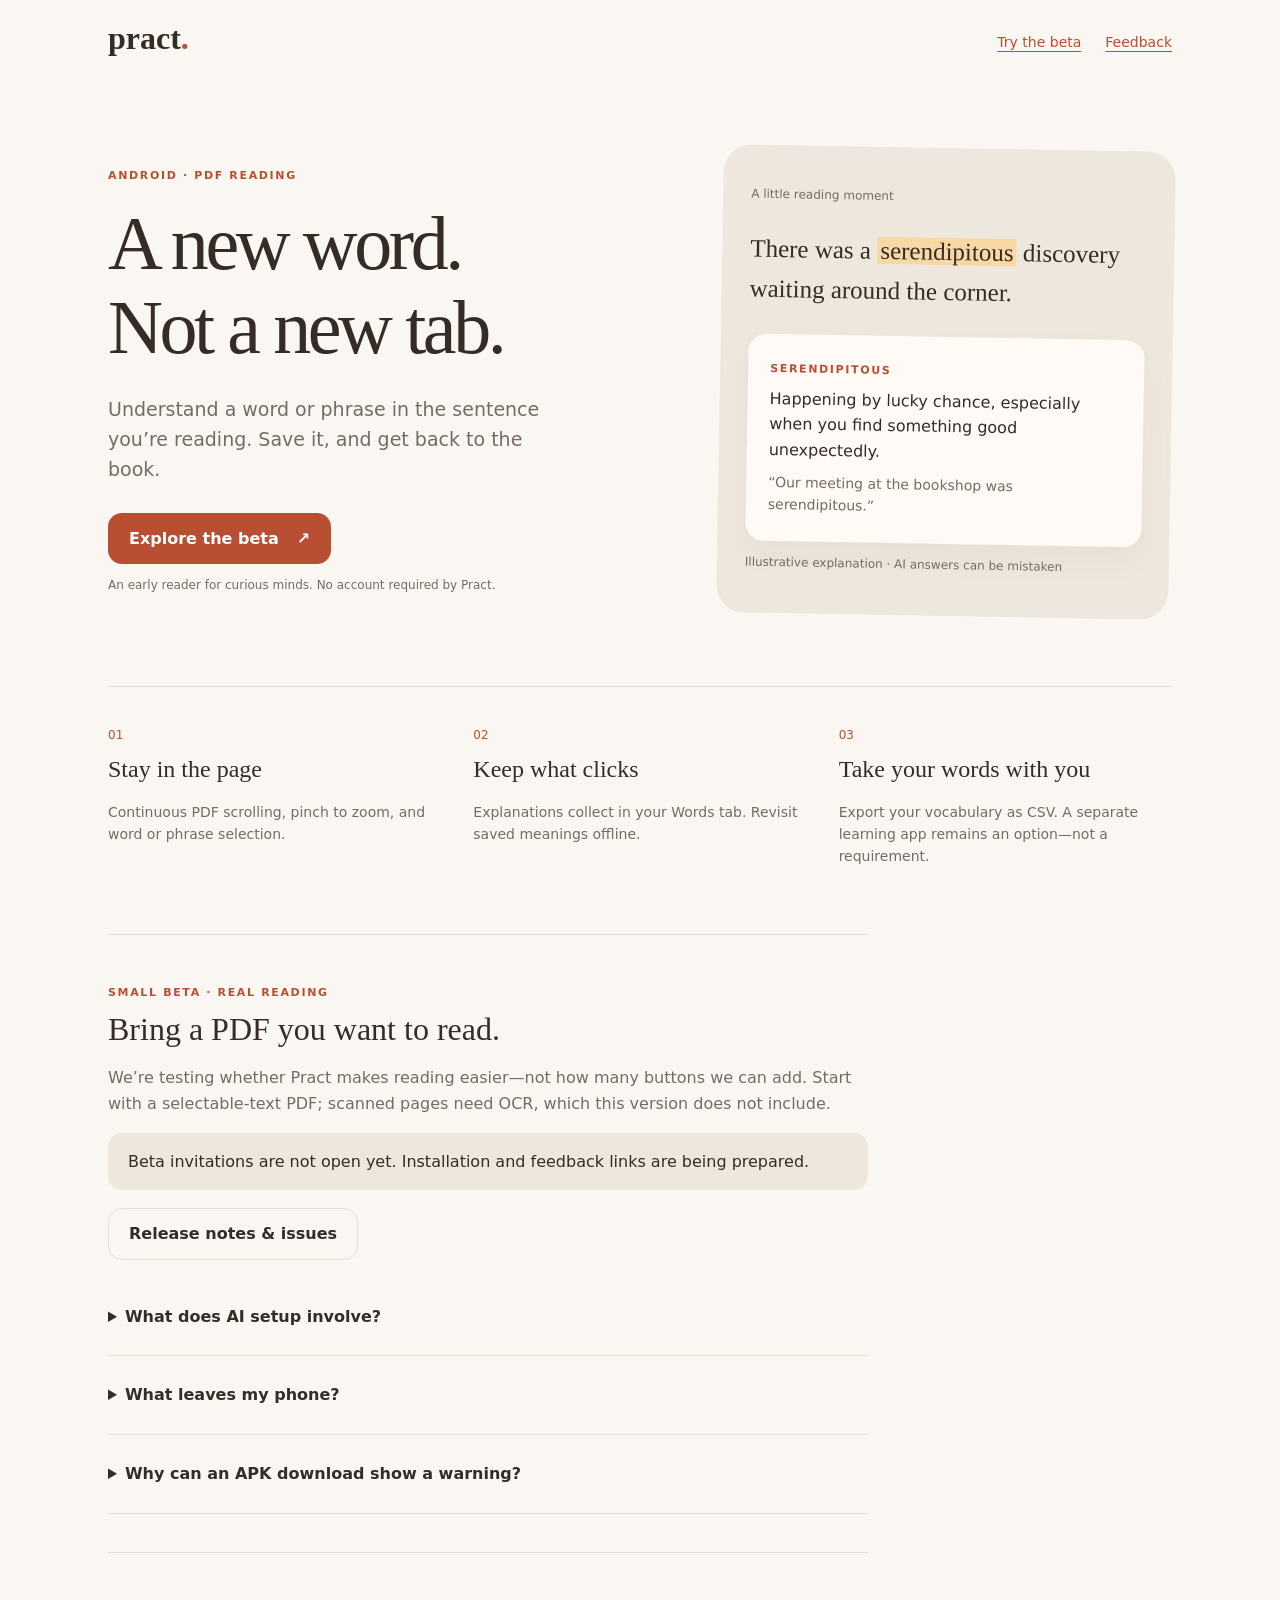
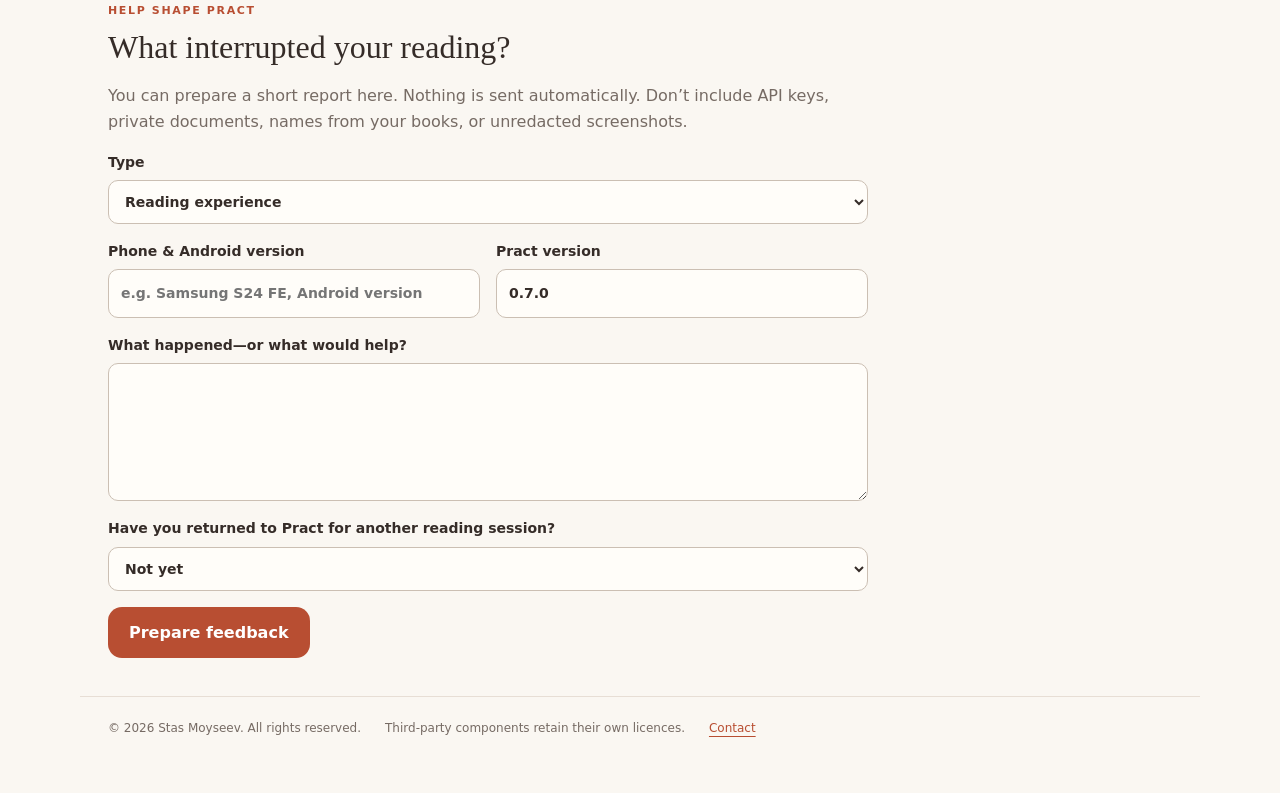
==== index.html @ 1938677b "Add Pract beta landing page and safe feedback channels" ====
<!doctype html>
<html lang="en">
<head>
  <meta charset="utf-8">
  <meta name="viewport" content="width=device-width,initial-scale=1">
  <meta name="description" content="Pract is an experimental Android PDF reader with contextual word and phrase explanations, saved vocabulary, and export.">
  <meta http-equiv="Content-Security-Policy" content="default-src 'self'; script-src 'self'; style-src 'self'; img-src 'self'; connect-src 'none'; object-src 'none'; base-uri 'none'; form-action 'none'">
  <title>Pract — read without interruption</title>
  <link rel="stylesheet" href="site.css">
  <script src="config.js" defer></script>
  <script src="site.js" defer></script>
</head>
<body>
  <header class="top"><a class="brand" href="#">pract<span>.</span></a><nav aria-label="Main"><a href="#beta">Try the beta</a><a href="#feedback">Feedback</a></nav></header>
  <main>
    <section class="hero">
      <div><p class="eyebrow">ANDROID · PDF READING</p><h1>A new word.<br>Not a new tab.</h1><p class="intro">Understand a word or phrase in the sentence you’re reading. Save it, and get back to the book.</p><a class="button" href="#beta">Explore the beta <span aria-hidden="true">↗</span></a><p class="quiet">An early reader for curious minds. No account required by Pract.</p></div>
      <aside class="sample" aria-label="Illustration of a word explanation, not an app screenshot"><p class="sample-label">A little reading moment</p><p class="sample-sentence">There was a <mark>serendipitous</mark> discovery waiting around the corner.</p><div class="definition"><p class="eyebrow">SERENDIPITOUS</p><p>Happening by lucky chance, especially when you find something good unexpectedly.</p><p class="example">“Our meeting at the bookshop was serendipitous.”</p></div><p class="quiet">Illustrative explanation · AI answers can be mistaken</p></aside>
    </section>
    <section class="features" aria-label="Current features"><article><span>01</span><h2>Stay in the page</h2><p>Continuous PDF scrolling, pinch to zoom, and word or phrase selection.</p></article><article><span>02</span><h2>Keep what clicks</h2><p>Explanations collect in your Words tab. Revisit saved meanings offline.</p></article><article><span>03</span><h2>Take your words with you</h2><p>Export your vocabulary as CSV. A separate learning app remains an option—not a requirement.</p></article></section>
    <section id="beta" class="panel"><p class="eyebrow">SMALL BETA · REAL READING</p><h2>Bring a PDF you want to read.</h2><p>We’re testing whether Pract makes reading easier—not how many buttons we can add. Start with a selectable-text PDF; scanned pages need OCR, which this version does not include.</p><div id="launch-status" class="notice" role="status">Beta invitations are not open yet. Installation and feedback links are being prepared.</div><div class="actions"><a id="install-link" class="button" hidden>Install the Android beta</a><a id="repo-link" class="secondary" hidden>Release notes &amp; issues</a></div>
      <details><summary>What does AI setup involve?</summary><p>The first beta uses your own Gemini API key, entered once in the app. Pract encrypts it on your device. Do not send your key to us or post it in feedback.</p><ol><li>Visit <a href="https://aistudio.google.com/" target="_blank" rel="noopener noreferrer">Google AI Studio</a> and review its terms and availability for your region.</li><li>Use a free-tier project with billing disabled if you want no paid API usage. Verify this in your own Google account; Pract cannot enforce it.</li><li>Create a key and paste only the key into Pract’s AI settings.</li><li>Select a word or short phrase in a PDF to request a meaning and example.</li></ol><p>Google’s current terms restrict access by under-18s and require paid services for applications serving users in the EEA, Switzerland, or UK. This initial free-key beta is intended for adults in supported regions outside those areas; we will review eligibility before invitations. Limits and terms can change. <a href="https://ai.google.dev/gemini-api/terms" target="_blank" rel="noopener noreferrer">Read provider terms</a>.</p></details>
      <details><summary>What leaves my phone?</summary><p>During an AI lookup, the selected word or phrase and up to 500 characters of surrounding text go directly to Google’s Gemini service. Pract does not upload the entire PDF. Free-tier inputs and outputs may be used to improve Google’s products. Don’t use confidential documents for this beta.</p><p>Book references, reading positions, saved words, and reading statistics remain in app storage on your device. Uninstalling or clearing app data can lose them; export your words first. There is no automatic cloud backup in this version.</p><p>This landing page has no analytics, trackers, or submission backend. Hosting providers and linked services may process connection data under their own policies. Feedback is submitted only if you explicitly send it through a configured channel.</p></details>
      <details><summary>Why can an APK download show a warning?</summary><p>An APK installed outside Google Play may trigger browser and Android warnings. That is not proof of safety or malware. Verify the official source, version, and checksum; never disable Play Protect or broadly weaken your phone’s security. We prefer Play testing for the public beta. Current development APKs are not yet the public beta release.</p></details>
    </section>
    <section id="feedback" class="panel feedback"><p class="eyebrow">HELP SHAPE PRACT</p><h2>What interrupted your reading?</h2><p>You can prepare a short report here. Nothing is sent automatically. Don’t include API keys, private documents, names from your books, or unredacted screenshots.</p><form id="feedback-form"><label>Type<select id="report-type"><option>Reading experience</option><option>Bug report</option><option>Feature idea</option></select></label><div class="fields"><label>Phone &amp; Android version<input id="device" maxlength="120" placeholder="e.g. Samsung S24 FE, Android version"></label><label>Pract version<input id="version" maxlength="30" value="0.7.0"></label></div><label>What happened—or what would help?<textarea id="message" maxlength="3000" rows="5" required></textarea></label><label>Have you returned to Pract for another reading session?<select id="returned"><option>Not yet</option><option>Yes</option><option>No—I went back to another reader</option></select></label><button class="button" type="submit">Prepare feedback</button></form><div id="report-panel" hidden><label>Your report<textarea id="report" rows="10" readonly></textarea></label><div class="actions"><button id="copy-report" class="secondary" type="button">Copy report</button><a id="send-feedback" class="button" hidden>Send privately by email</a><a id="issue-link" class="secondary" hidden>Open GitHub feedback</a></div><p id="feedback-status" class="quiet" role="status">Your report stays on this page until you copy or send it.</p><p class="quiet">GitHub issues are public. Review your report before posting; an email channel is preferable for personal details.</p></div></section>
  </main>
  <footer><span>© 2026 Stas Moyseev. All rights reserved.</span><span>Third-party components retain their own licences.</span><a id="contact-link" hidden>Contact</a></footer>
</body></html>
---- site.css ----
:root{color-scheme:light;--paper:#faf7f2;--ink:#352c28;--muted:#766b64;--coral:#b84e32;--line:#e7ded5}*{box-sizing:border-box}html{scroll-behavior:smooth;scroll-padding-top:24px}body{margin:0;background:var(--paper);color:var(--ink);font:16px/1.6 system-ui,sans-serif}a{color:var(--coral);text-underline-offset:4px}button,input,select,textarea{font:inherit}button,a,input,select,textarea{touch-action:manipulation}a,button{min-height:44px}a:focus-visible,button:focus-visible,input:focus-visible,select:focus-visible,textarea:focus-visible,summary:focus-visible{outline:3px solid #8559ad;outline-offset:4px}[hidden]{display:none!important}.top,main,footer{max-width:1120px;margin:auto;padding-left:28px;padding-right:28px}.top{display:flex;justify-content:space-between;align-items:center;padding-top:20px;gap:16px}.brand{font:700 32px Georgia,serif;text-decoration:none;color:var(--ink)}.brand span{color:var(--coral)}nav{display:flex;gap:24px;flex-wrap:wrap}nav a{display:inline-flex;align-items:center;font-size:14px}.hero{display:grid;grid-template-columns:1.2fr 1fr;gap:70px;align-items:center;padding:84px 0 70px}.eyebrow{font-size:11px;font-weight:700;letter-spacing:.15em;color:var(--coral)}h1,h2{font-family:Georgia,serif;font-weight:400;line-height:1.1}h1{font-size:clamp(44px,6vw,76px);letter-spacing:-.045em;margin:18px 0 24px}h2{font-size:32px;margin:10px 0 18px}.intro{font-size:19px;max-width:470px;color:var(--muted);margin-bottom:28px}.button,.secondary{display:inline-flex;align-items:center;justify-content:center;gap:18px;padding:12px 20px;border-radius:14px;text-decoration:none;cursor:pointer;border:1px solid transparent;font-weight:600}.button{background:var(--coral);color:#fff}.secondary{background:transparent;border-color:var(--line);color:var(--ink)}.quiet{font-size:12px;color:var(--muted)}.sample{border-radius:28px;padding:28px;background:#eee7dd;transform:rotate(1deg)}.sample-label{font-size:12px;color:var(--muted)}.sample-sentence{font:25px/1.6 Georgia,serif}mark{color:var(--ink);background:#f8d8a3;padding:0 3px}.definition{padding:18px 22px;background:#fffaf5;border-radius:18px;box-shadow:0 14px 32px #5138240a}.definition p{margin:8px 0}.example{font-size:14px;color:var(--muted)}.features{display:grid;grid-template-columns:repeat(3,1fr);gap:32px;border-top:1px solid var(--line);padding:34px 0 52px}.features article>span{font-size:12px;color:var(--coral)}.features h2{font-size:24px}.features p{color:var(--muted);font-size:14px}.panel{border-top:1px solid var(--line);padding:38px 0;max-width:760px}.panel>p:not(.eyebrow){color:var(--muted)}.notice{background:#eee7dd;padding:16px 20px;border-radius:14px}.actions{display:flex;flex-wrap:wrap;gap:12px;margin:18px 0}details{padding:16px 0;border-bottom:1px solid var(--line)}summary{cursor:pointer;font-weight:600;min-height:44px;padding:10px 0}details p,details li{font-size:14px;color:var(--muted)}form{display:grid;gap:16px}label{display:grid;gap:7px;font-size:14px;font-weight:600}input,textarea,select{width:100%;min-width:0;background:#fffdf9;border:1px solid #cbbfb3;border-radius:10px;padding:12px;color:var(--ink)}textarea{resize:vertical}.fields{display:grid;grid-template-columns:1fr 1fr;gap:16px}form button{justify-self:start}#report-panel{margin-top:24px}footer{display:flex;flex-wrap:wrap;gap:12px 24px;padding-top:22px;padding-bottom:30px;color:var(--muted);font-size:12px;border-top:1px solid var(--line)}@media(max-width:700px){.top,main,footer{padding-left:20px;padding-right:20px}.hero{grid-template-columns:1fr;gap:32px;padding:42px 0}.sample{transform:none}.features{grid-template-columns:1fr;gap:12px}.features h2{margin-bottom:8px}.fields{grid-template-columns:1fr}nav{gap:12px}h2{font-size:28px}}@media(prefers-reduced-motion:reduce){html{scroll-behavior:auto}}
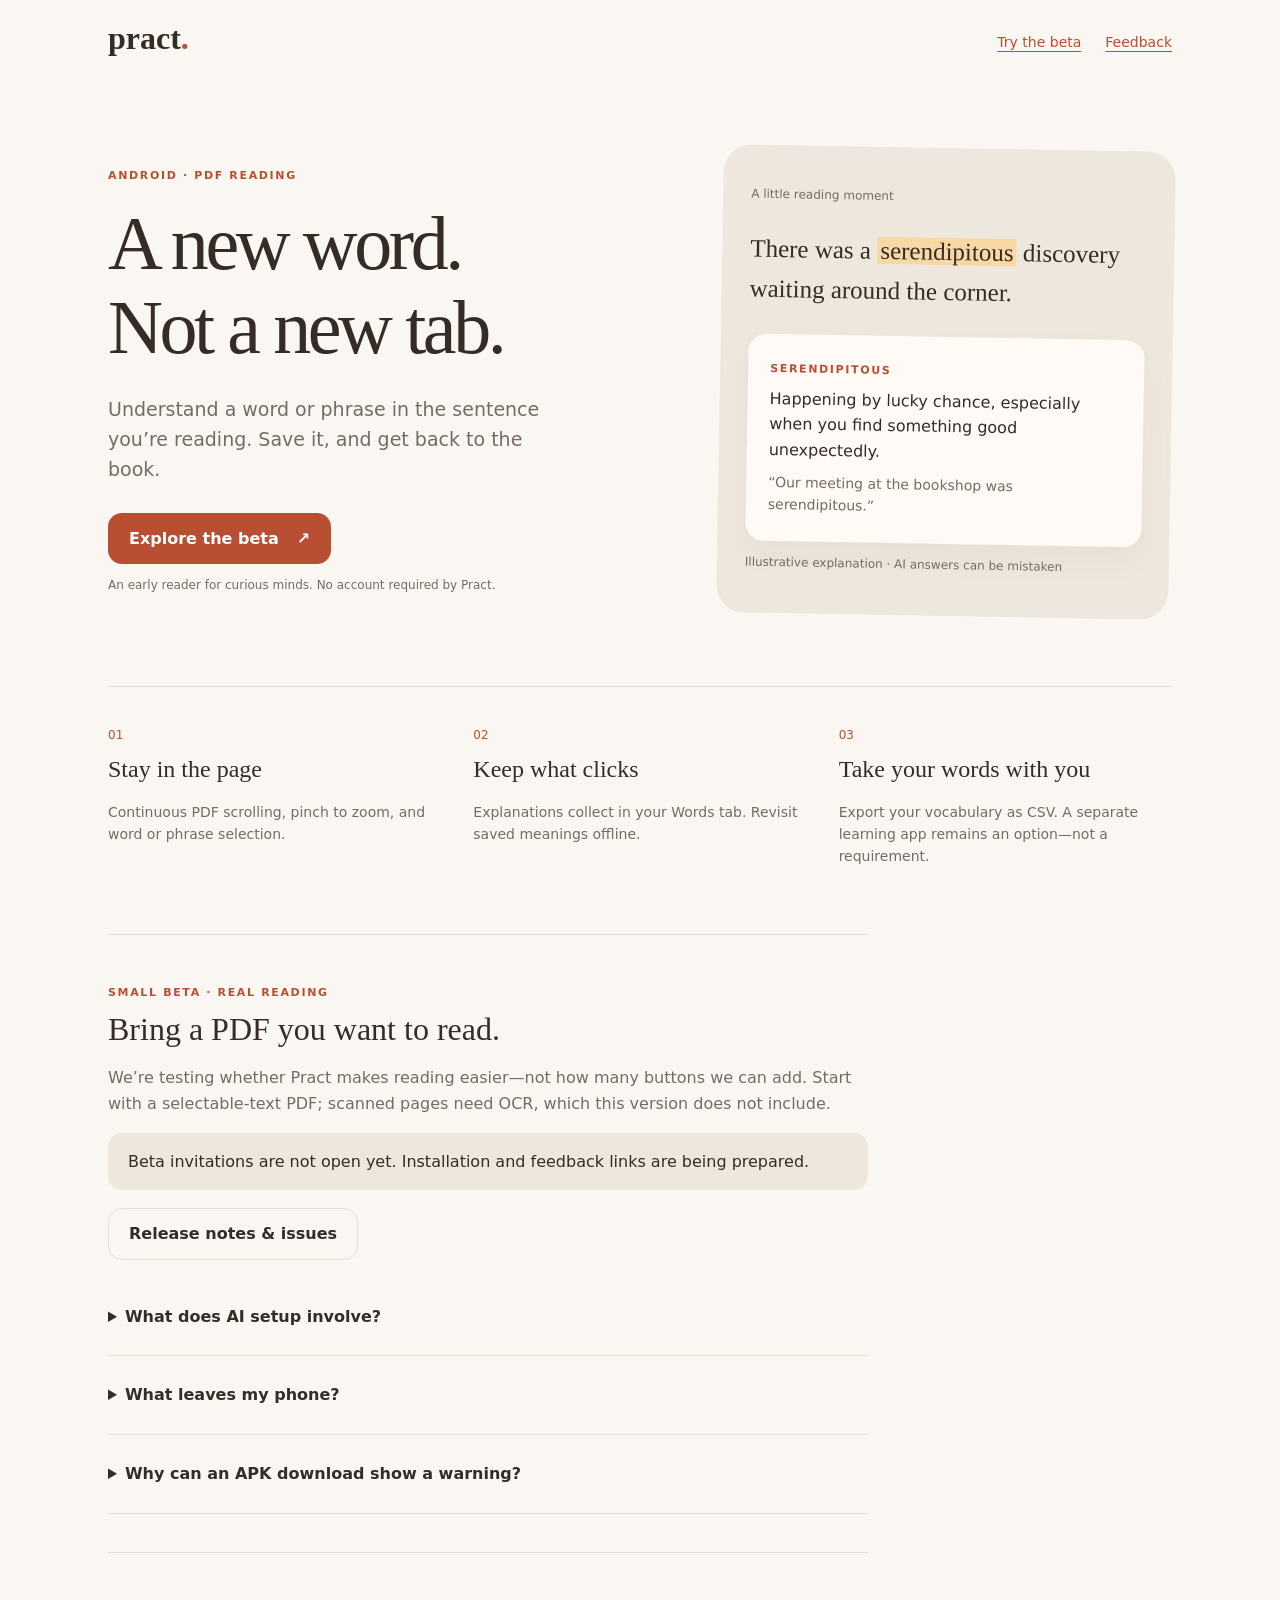
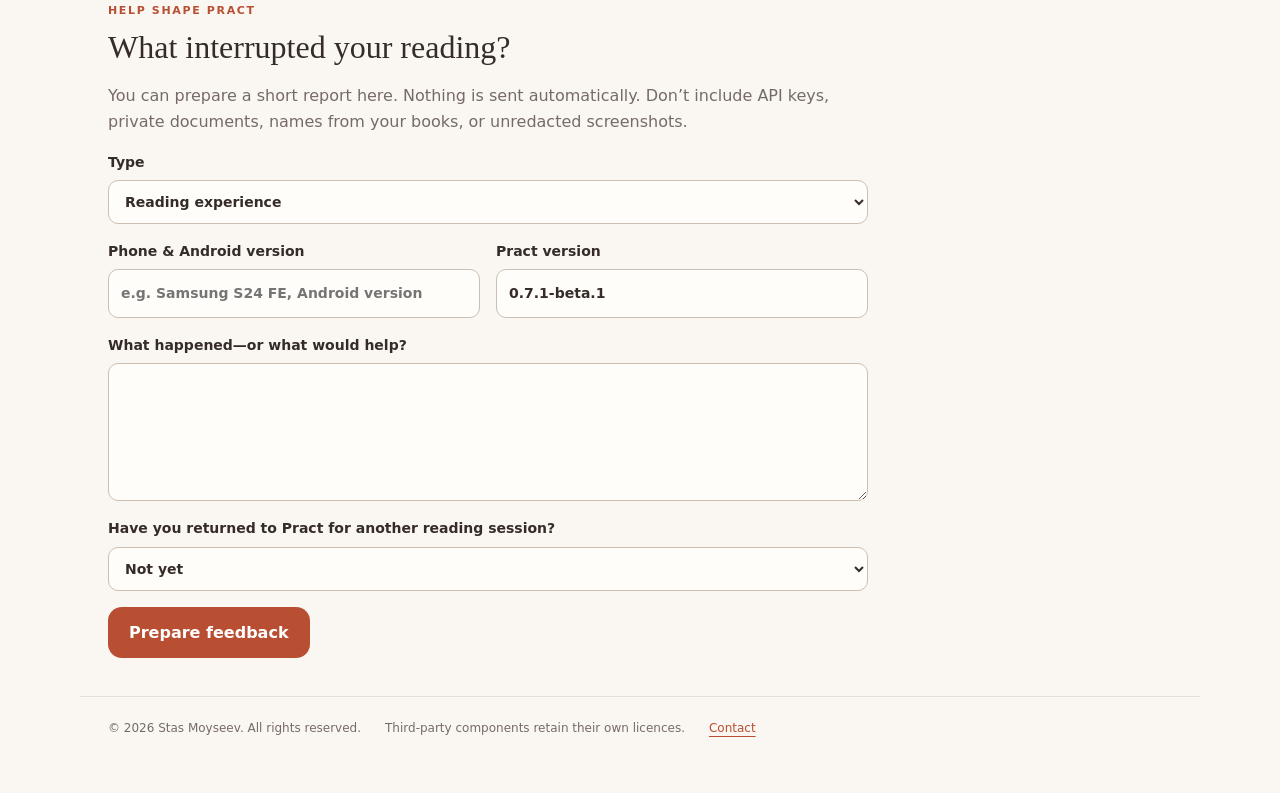
==== commit 3fd46afc: "Prepare signed beta candidate instructions and checksum; keep downloads closed" ====
--- a/index.html
+++ b/index.html
@@ -21,7 +21,7 @@
     <section id="beta" class="panel"><p class="eyebrow">SMALL BETA · REAL READING</p><h2>Bring a PDF you want to read.</h2><p>We’re testing whether Pract makes reading easier—not how many buttons we can add. Start with a selectable-text PDF; scanned pages need OCR, which this version does not include.</p><div id="launch-status" class="notice" role="status">Beta invitations are not open yet. Installation and feedback links are being prepared.</div><div class="actions"><a id="install-link" class="button" hidden>Install the Android beta</a><a id="repo-link" class="secondary" hidden>Release notes &amp; issues</a></div>
       <details><summary>What does AI setup involve?</summary><p>The first beta uses your own Gemini API key, entered once in the app. Pract encrypts it on your device. Do not send your key to us or post it in feedback.</p><ol><li>Visit <a href="https://aistudio.google.com/" target="_blank" rel="noopener noreferrer">Google AI Studio</a> and review its terms and availability for your region.</li><li>Use a free-tier project with billing disabled if you want no paid API usage. Verify this in your own Google account; Pract cannot enforce it.</li><li>Create a key and paste only the key into Pract’s AI settings.</li><li>Select a word or short phrase in a PDF to request a meaning and example.</li></ol><p>Google’s current terms restrict access by under-18s and require paid services for applications serving users in the EEA, Switzerland, or UK. This initial free-key beta is intended for adults in supported regions outside those areas; we will review eligibility before invitations. Limits and terms can change. <a href="https://ai.google.dev/gemini-api/terms" target="_blank" rel="noopener noreferrer">Read provider terms</a>.</p></details>
       <details><summary>What leaves my phone?</summary><p>During an AI lookup, the selected word or phrase and up to 500 characters of surrounding text go directly to Google’s Gemini service. Pract does not upload the entire PDF. Free-tier inputs and outputs may be used to improve Google’s products. Don’t use confidential documents for this beta.</p><p>Book references, reading positions, saved words, and reading statistics remain in app storage on your device. Uninstalling or clearing app data can lose them; export your words first. There is no automatic cloud backup in this version.</p><p>This landing page has no analytics, trackers, or submission backend. Hosting providers and linked services may process connection data under their own policies. Feedback is submitted only if you explicitly send it through a configured channel.</p></details>
-      <details><summary>Why can an APK download show a warning?</summary><p>An APK installed outside Google Play may trigger browser and Android warnings. That is not proof of safety or malware. Verify the official source, version, and checksum; never disable Play Protect or broadly weaken your phone’s security. We prefer Play testing for the public beta. Current development APKs are not yet the public beta release.</p></details>
+      <details><summary>Why can an APK download show a warning?</summary><p>An APK installed outside Google Play may trigger browser and Android warnings. That is not proof of safety or malware. Verify the official source, version, and checksum; never disable Play Protect or broadly weaken your phone’s security. This beta uses free GitHub distribution, not Google Play. <a href="INSTALL.txt">Read installation and AI setup instructions</a>.</p></details>
     </section>
     <section id="feedback" class="panel feedback"><p class="eyebrow">HELP SHAPE PRACT</p><h2>What interrupted your reading?</h2><p>You can prepare a short report here. Nothing is sent automatically. Don’t include API keys, private documents, names from your books, or unredacted screenshots.</p><form id="feedback-form"><label>Type<select id="report-type"><option>Reading experience</option><option>Bug report</option><option>Feature idea</option></select></label><div class="fields"><label>Phone &amp; Android version<input id="device" maxlength="120" placeholder="e.g. Samsung S24 FE, Android version"></label><label>Pract version<input id="version" maxlength="30" value="0.7.0"></label></div><label>What happened—or what would help?<textarea id="message" maxlength="3000" rows="5" required></textarea></label><label>Have you returned to Pract for another reading session?<select id="returned"><option>Not yet</option><option>Yes</option><option>No—I went back to another reader</option></select></label><button class="button" type="submit">Prepare feedback</button></form><div id="report-panel" hidden><label>Your report<textarea id="report" rows="10" readonly></textarea></label><div class="actions"><button id="copy-report" class="secondary" type="button">Copy report</button><a id="send-feedback" class="button" hidden>Send privately by email</a><a id="issue-link" class="secondary" hidden>Open GitHub feedback</a></div><p id="feedback-status" class="quiet" role="status">Your report stays on this page until you copy or send it.</p><p class="quiet">GitHub issues are public. Review your report before posting; an email channel is preferable for personal details.</p></div></section>
   </main>
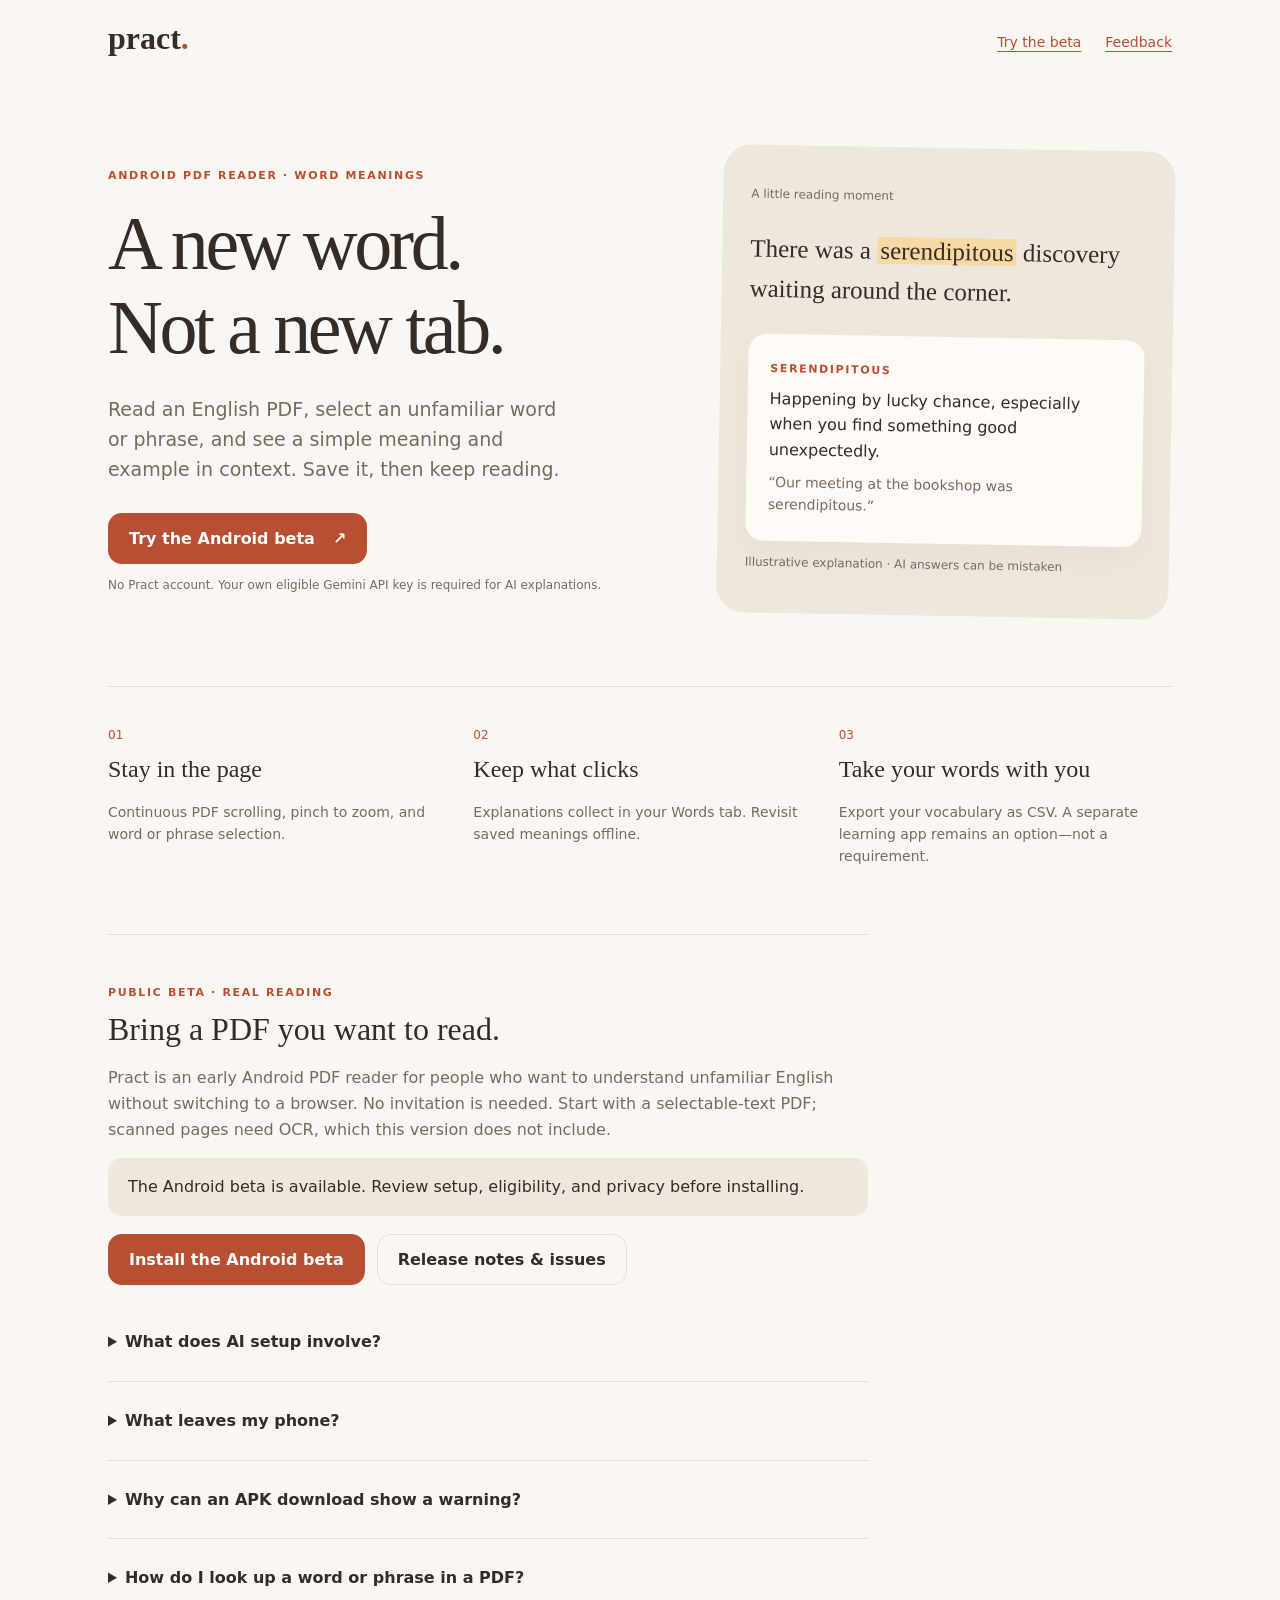
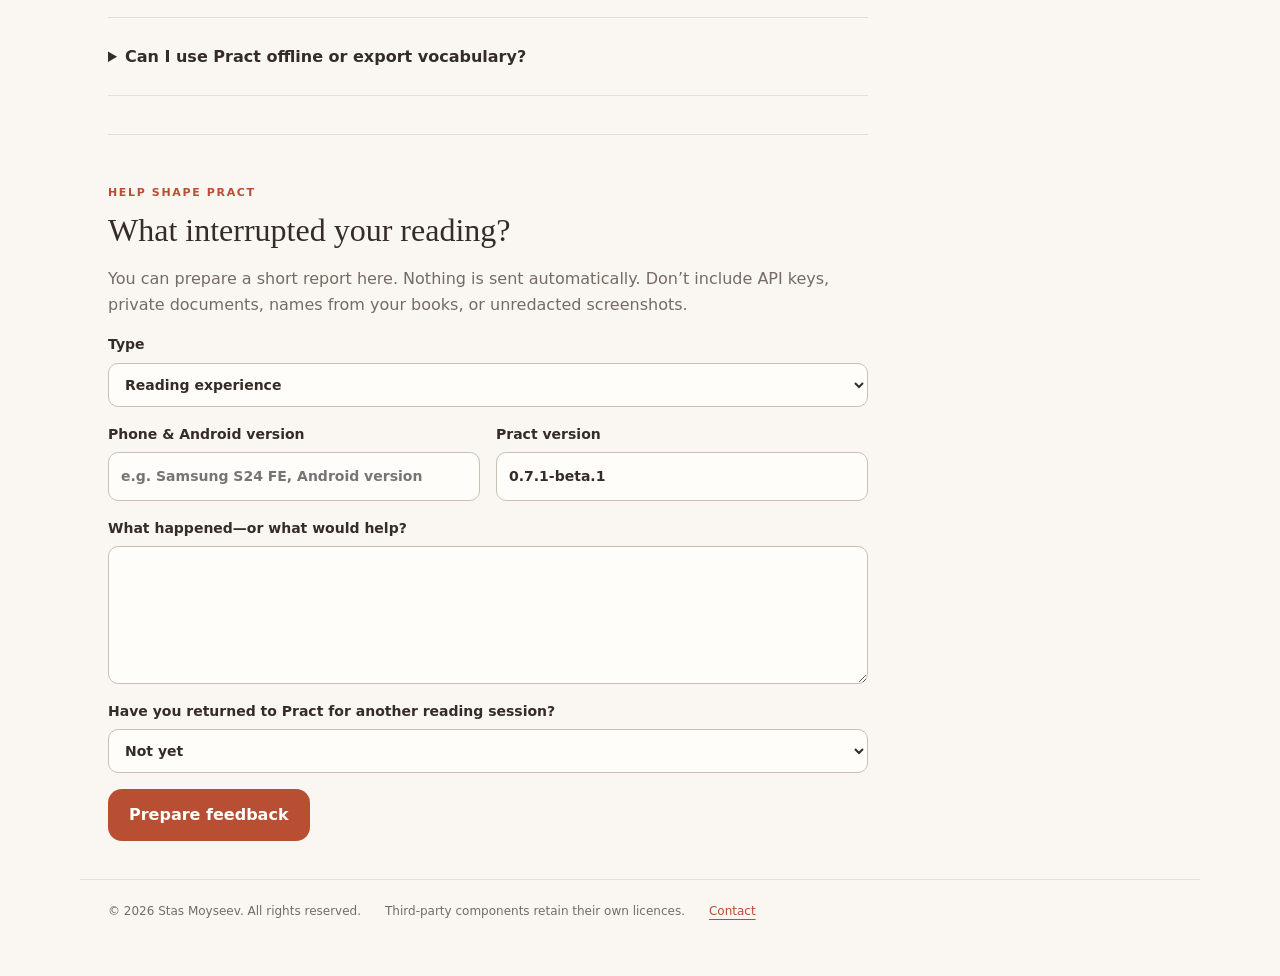
==== commit c29dbabc: "Improve Android PDF reader discovery metadata and public beta guidance" ====
--- a/index.html
+++ b/index.html
@@ -3,9 +3,18 @@
 <head>
   <meta charset="utf-8">
   <meta name="viewport" content="width=device-width,initial-scale=1">
-  <meta name="description" content="Pract is an experimental Android PDF reader with contextual word and phrase explanations, saved vocabulary, and export.">
+  <meta name="description" content="Read English PDFs on Android, select a word or phrase, and see an AI meaning and example without switching apps. Pract beta saves vocabulary and exports CSV. Requires your own Gemini key.">
+  <link rel="canonical" href="https://stas1928-pixel.github.io/pract-beta/">
+  <meta name="robots" content="index,follow">
+  <meta name="theme-color" content="#faf7f2">
+  <meta property="og:type" content="website">
+  <meta property="og:site_name" content="Pract">
+  <meta property="og:title" content="Pract — Android PDF reader with word meanings">
+  <meta property="og:description" content="Select a word or phrase. See a contextual meaning and example. Keep reading. Android beta with saved vocabulary and CSV export; bring your own Gemini key.">
+  <meta property="og:url" content="https://stas1928-pixel.github.io/pract-beta/">
+  <meta name="twitter:card" content="summary">
   <meta http-equiv="Content-Security-Policy" content="default-src 'self'; script-src 'self'; style-src 'self'; img-src 'self'; connect-src 'none'; object-src 'none'; base-uri 'none'; form-action 'none'">
-  <title>Pract — read without interruption</title>
+  <title>Pract — Android PDF Reader with Word &amp; Phrase Meanings</title>
   <link rel="stylesheet" href="site.css">
   <script src="config.js" defer></script>
   <script src="site.js" defer></script>
@@ -14,14 +23,16 @@
   <header class="top"><a class="brand" href="#">pract<span>.</span></a><nav aria-label="Main"><a href="#beta">Try the beta</a><a href="#feedback">Feedback</a></nav></header>
   <main>
     <section class="hero">
-      <div><p class="eyebrow">ANDROID · PDF READING</p><h1>A new word.<br>Not a new tab.</h1><p class="intro">Understand a word or phrase in the sentence you’re reading. Save it, and get back to the book.</p><a class="button" href="#beta">Explore the beta <span aria-hidden="true">↗</span></a><p class="quiet">An early reader for curious minds. No account required by Pract.</p></div>
+      <div><p class="eyebrow">ANDROID PDF READER · WORD MEANINGS</p><h1>A new word.<br>Not a new tab.</h1><p class="intro">Read an English PDF, select an unfamiliar word or phrase, and see a simple meaning and example in context. Save it, then keep reading.</p><a class="button" href="#beta">Try the Android beta <span aria-hidden="true">↗</span></a><p class="quiet">No Pract account. Your own eligible Gemini API key is required for AI explanations.</p></div>
       <aside class="sample" aria-label="Illustration of a word explanation, not an app screenshot"><p class="sample-label">A little reading moment</p><p class="sample-sentence">There was a <mark>serendipitous</mark> discovery waiting around the corner.</p><div class="definition"><p class="eyebrow">SERENDIPITOUS</p><p>Happening by lucky chance, especially when you find something good unexpectedly.</p><p class="example">“Our meeting at the bookshop was serendipitous.”</p></div><p class="quiet">Illustrative explanation · AI answers can be mistaken</p></aside>
     </section>
     <section class="features" aria-label="Current features"><article><span>01</span><h2>Stay in the page</h2><p>Continuous PDF scrolling, pinch to zoom, and word or phrase selection.</p></article><article><span>02</span><h2>Keep what clicks</h2><p>Explanations collect in your Words tab. Revisit saved meanings offline.</p></article><article><span>03</span><h2>Take your words with you</h2><p>Export your vocabulary as CSV. A separate learning app remains an option—not a requirement.</p></article></section>
-    <section id="beta" class="panel"><p class="eyebrow">SMALL BETA · REAL READING</p><h2>Bring a PDF you want to read.</h2><p>We’re testing whether Pract makes reading easier—not how many buttons we can add. Start with a selectable-text PDF; scanned pages need OCR, which this version does not include.</p><div id="launch-status" class="notice" role="status">Beta invitations are not open yet. Installation and feedback links are being prepared.</div><div class="actions"><a id="install-link" class="button" hidden>Install the Android beta</a><a id="repo-link" class="secondary" hidden>Release notes &amp; issues</a></div>
-      <details><summary>What does AI setup involve?</summary><p>The first beta uses your own Gemini API key, entered once in the app. Pract encrypts it on your device. Do not send your key to us or post it in feedback.</p><ol><li>Visit <a href="https://aistudio.google.com/" target="_blank" rel="noopener noreferrer">Google AI Studio</a> and review its terms and availability for your region.</li><li>Use a free-tier project with billing disabled if you want no paid API usage. Verify this in your own Google account; Pract cannot enforce it.</li><li>Create a key and paste only the key into Pract’s AI settings.</li><li>Select a word or short phrase in a PDF to request a meaning and example.</li></ol><p>Google’s current terms restrict access by under-18s and require paid services for applications serving users in the EEA, Switzerland, or UK. This initial free-key beta is intended for adults in supported regions outside those areas; we will review eligibility before invitations. Limits and terms can change. <a href="https://ai.google.dev/gemini-api/terms" target="_blank" rel="noopener noreferrer">Read provider terms</a>.</p></details>
+    <section id="beta" class="panel"><p class="eyebrow">PUBLIC BETA · REAL READING</p><h2>Bring a PDF you want to read.</h2><p>Pract is an early Android PDF reader for people who want to understand unfamiliar English without switching to a browser. No invitation is needed. Start with a selectable-text PDF; scanned pages need OCR, which this version does not include.</p><div id="launch-status" class="notice" role="status">Read installation instructions and download Pract Beta from <a href="https://github.com/stas1928-pixel/pract-beta/releases/tag/v0.7.1-beta.1">the official GitHub release</a>.</div><div class="actions"><a id="install-link" class="button" hidden>Install the Android beta</a><a id="repo-link" class="secondary" hidden>Release notes &amp; issues</a></div>
+      <details><summary>What does AI setup involve?</summary><p>The first beta uses your own Gemini API key, entered once in the app. Pract encrypts it on your device. Do not send your key to us or post it in feedback.</p><ol><li>Visit <a href="https://aistudio.google.com/" target="_blank" rel="noopener noreferrer">Google AI Studio</a> and review its terms and availability for your region.</li><li>Use a free-tier project with billing disabled if you want no paid API usage. Verify this in your own Google account; Pract cannot enforce it.</li><li>Create a key and paste only the key into Pract’s AI settings.</li><li>Select a word or short phrase in a PDF to request a meaning and example.</li></ol><p>Google’s current terms restrict access by under-18s and require paid services for applications serving users in the EEA, Switzerland, or UK. This initial free-key beta is intended for adults in supported regions outside those areas; check your eligibility before installing. Limits and terms can change. <a href="https://ai.google.dev/gemini-api/terms" target="_blank" rel="noopener noreferrer">Read provider terms</a>.</p></details>
       <details><summary>What leaves my phone?</summary><p>During an AI lookup, the selected word or phrase and up to 500 characters of surrounding text go directly to Google’s Gemini service. Pract does not upload the entire PDF. Free-tier inputs and outputs may be used to improve Google’s products. Don’t use confidential documents for this beta.</p><p>Book references, reading positions, saved words, and reading statistics remain in app storage on your device. Uninstalling or clearing app data can lose them; export your words first. There is no automatic cloud backup in this version.</p><p>This landing page has no analytics, trackers, or submission backend. Hosting providers and linked services may process connection data under their own policies. Feedback is submitted only if you explicitly send it through a configured channel.</p></details>
       <details><summary>Why can an APK download show a warning?</summary><p>An APK installed outside Google Play may trigger browser and Android warnings. That is not proof of safety or malware. Verify the official source, version, and checksum; never disable Play Protect or broadly weaken your phone’s security. This beta uses free GitHub distribution, not Google Play. <a href="INSTALL.txt">Read installation and AI setup instructions</a>.</p></details>
+      <details><summary>How do I look up a word or phrase in a PDF?</summary><p>Open a selectable-text PDF in Pract, hold a word, and adjust the selection for a short phrase. Pract requests a contextual English meaning and example, then saves the result in Words. Read the explanation and return to your page without opening a search tab.</p></details>
+      <details><summary>Can I use Pract offline or export vocabulary?</summary><p>Reading local PDFs and revisiting already saved meanings work offline. New AI explanations need an internet connection and your eligible Gemini key. Export saved vocabulary as CSV from the Words tab. There is no flashcard system, automatic cloud backup, or EPUB support in this beta.</p></details>
     </section>
     <section id="feedback" class="panel feedback"><p class="eyebrow">HELP SHAPE PRACT</p><h2>What interrupted your reading?</h2><p>You can prepare a short report here. Nothing is sent automatically. Don’t include API keys, private documents, names from your books, or unredacted screenshots.</p><form id="feedback-form"><label>Type<select id="report-type"><option>Reading experience</option><option>Bug report</option><option>Feature idea</option></select></label><div class="fields"><label>Phone &amp; Android version<input id="device" maxlength="120" placeholder="e.g. Samsung S24 FE, Android version"></label><label>Pract version<input id="version" maxlength="30" value="0.7.0"></label></div><label>What happened—or what would help?<textarea id="message" maxlength="3000" rows="5" required></textarea></label><label>Have you returned to Pract for another reading session?<select id="returned"><option>Not yet</option><option>Yes</option><option>No—I went back to another reader</option></select></label><button class="button" type="submit">Prepare feedback</button></form><div id="report-panel" hidden><label>Your report<textarea id="report" rows="10" readonly></textarea></label><div class="actions"><button id="copy-report" class="secondary" type="button">Copy report</button><a id="send-feedback" class="button" hidden>Send privately by email</a><a id="issue-link" class="secondary" hidden>Open GitHub feedback</a></div><p id="feedback-status" class="quiet" role="status">Your report stays on this page until you copy or send it.</p><p class="quiet">GitHub issues are public. Review your report before posting; an email channel is preferable for personal details.</p></div></section>
   </main>
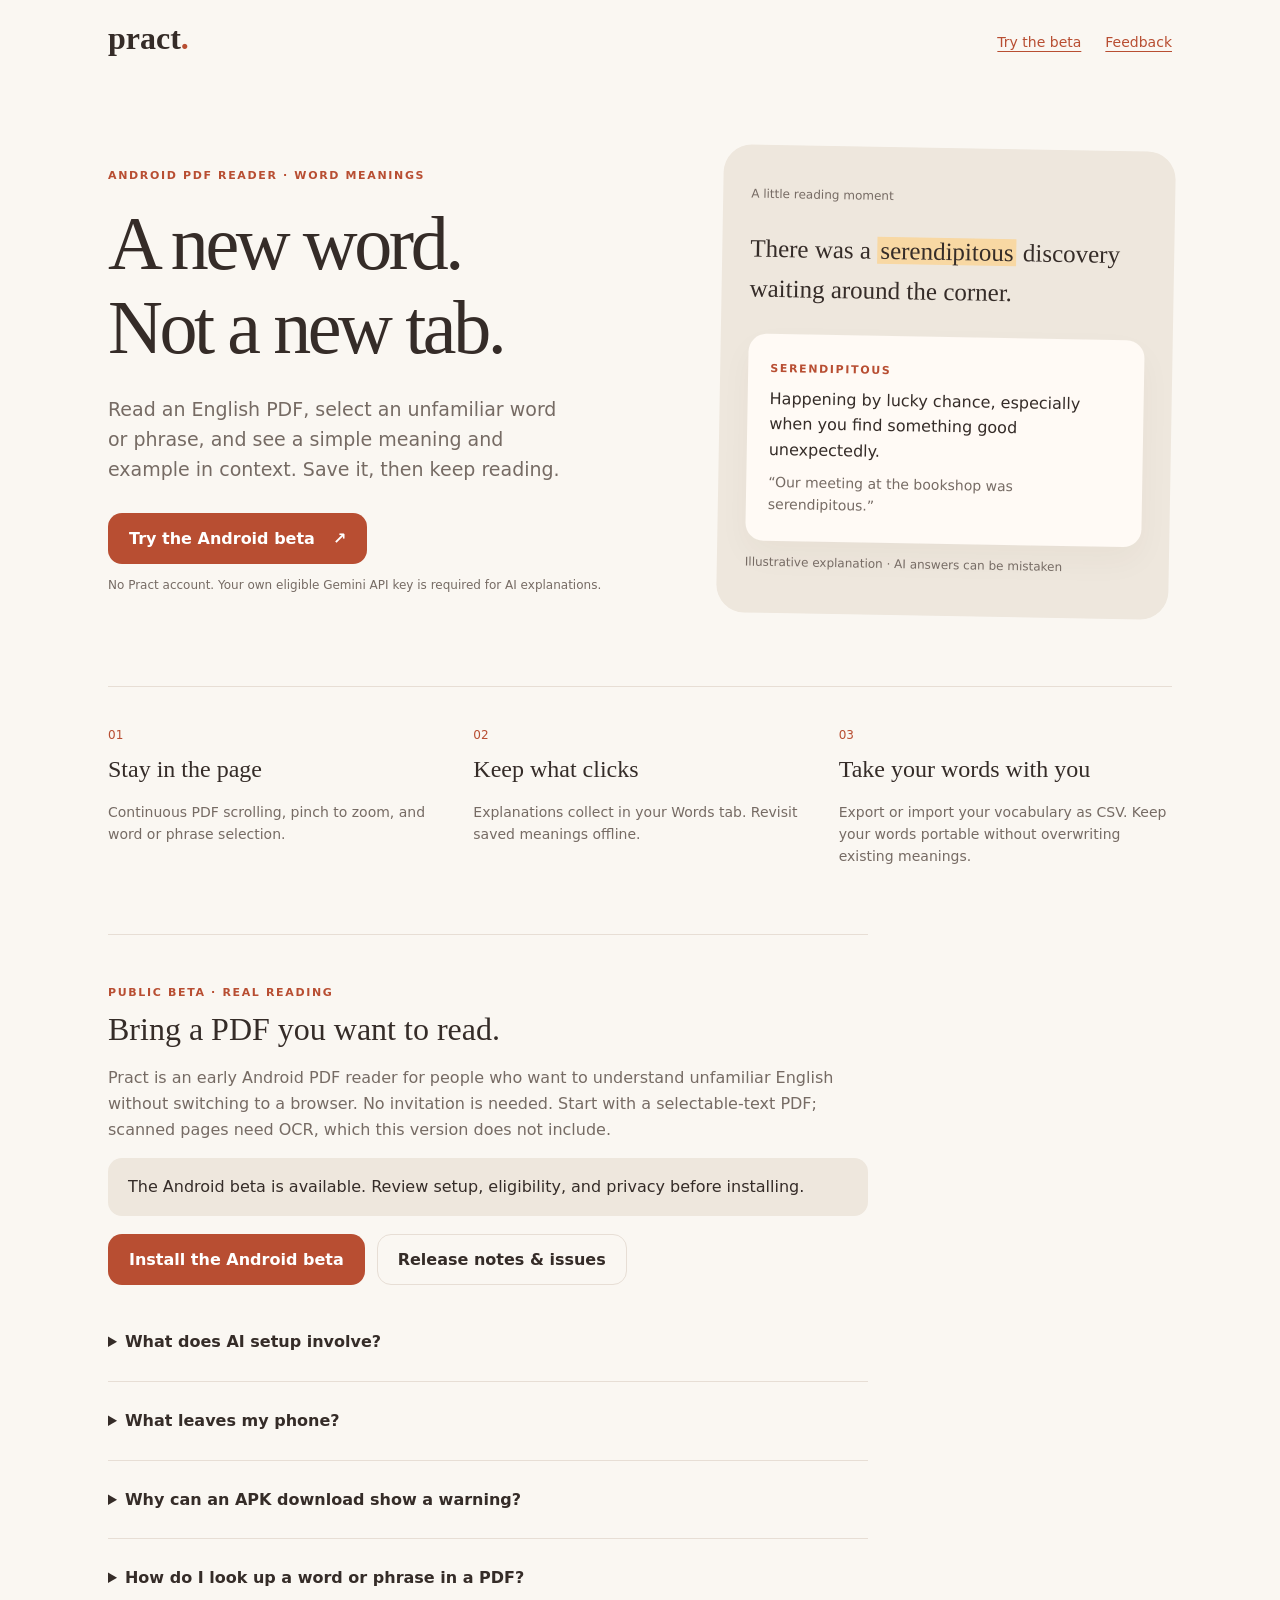
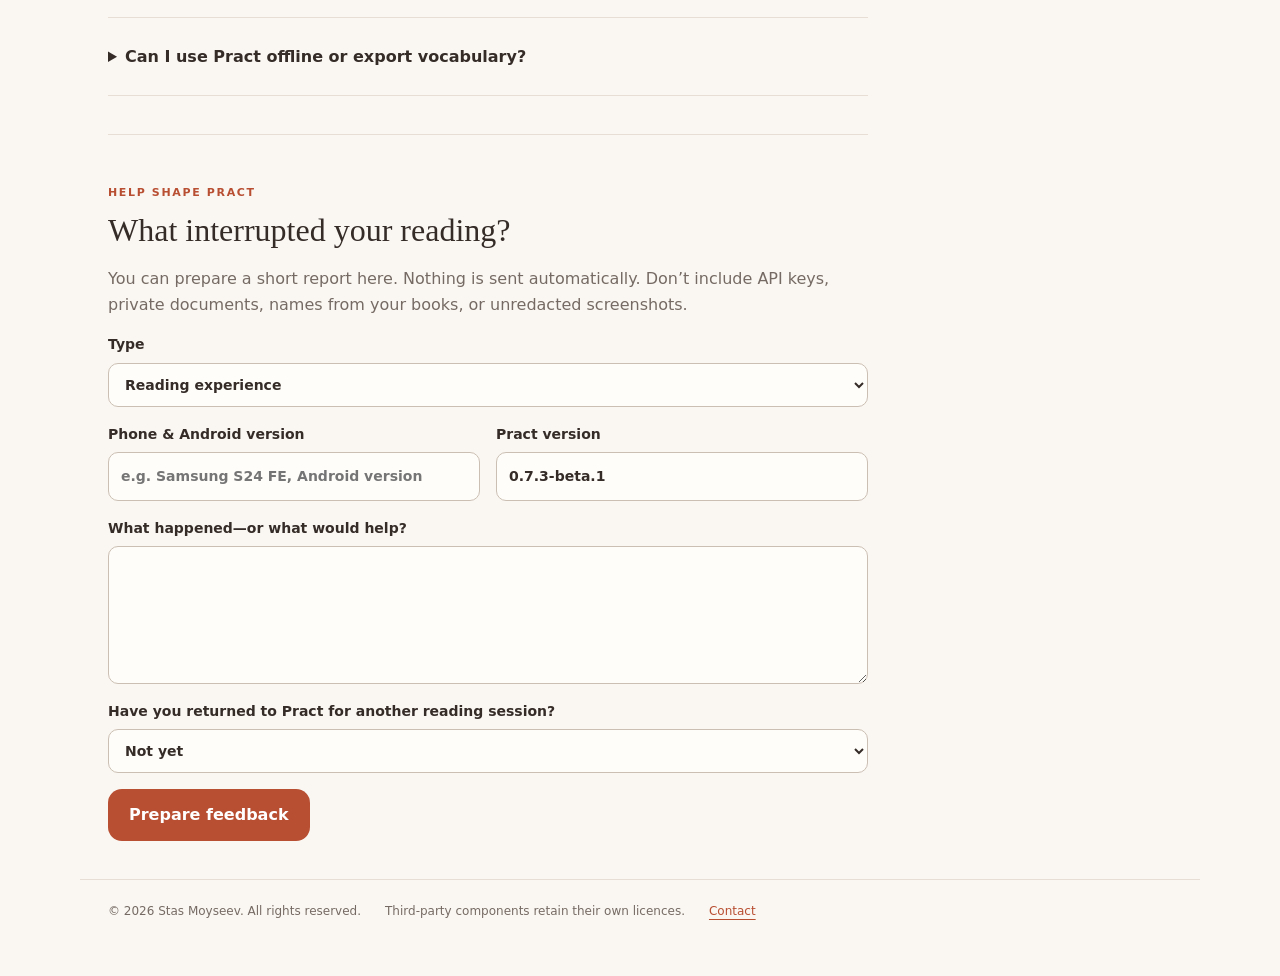
==== commit 5fd2df34: "Point public beta site to verified 0.7.3 release and CSV import instructions" ====
--- a/index.html
+++ b/index.html
@@ -26,15 +26,15 @@
       <div><p class="eyebrow">ANDROID PDF READER · WORD MEANINGS</p><h1>A new word.<br>Not a new tab.</h1><p class="intro">Read an English PDF, select an unfamiliar word or phrase, and see a simple meaning and example in context. Save it, then keep reading.</p><a class="button" href="#beta">Try the Android beta <span aria-hidden="true">↗</span></a><p class="quiet">No Pract account. Your own eligible Gemini API key is required for AI explanations.</p></div>
       <aside class="sample" aria-label="Illustration of a word explanation, not an app screenshot"><p class="sample-label">A little reading moment</p><p class="sample-sentence">There was a <mark>serendipitous</mark> discovery waiting around the corner.</p><div class="definition"><p class="eyebrow">SERENDIPITOUS</p><p>Happening by lucky chance, especially when you find something good unexpectedly.</p><p class="example">“Our meeting at the bookshop was serendipitous.”</p></div><p class="quiet">Illustrative explanation · AI answers can be mistaken</p></aside>
     </section>
-    <section class="features" aria-label="Current features"><article><span>01</span><h2>Stay in the page</h2><p>Continuous PDF scrolling, pinch to zoom, and word or phrase selection.</p></article><article><span>02</span><h2>Keep what clicks</h2><p>Explanations collect in your Words tab. Revisit saved meanings offline.</p></article><article><span>03</span><h2>Take your words with you</h2><p>Export your vocabulary as CSV. A separate learning app remains an option—not a requirement.</p></article></section>
-    <section id="beta" class="panel"><p class="eyebrow">PUBLIC BETA · REAL READING</p><h2>Bring a PDF you want to read.</h2><p>Pract is an early Android PDF reader for people who want to understand unfamiliar English without switching to a browser. No invitation is needed. Start with a selectable-text PDF; scanned pages need OCR, which this version does not include.</p><div id="launch-status" class="notice" role="status">Read installation instructions and download Pract Beta from <a href="https://github.com/stas1928-pixel/pract-beta/releases/tag/v0.7.1-beta.1">the official GitHub release</a>.</div><div class="actions"><a id="install-link" class="button" hidden>Install the Android beta</a><a id="repo-link" class="secondary" hidden>Release notes &amp; issues</a></div>
+    <section class="features" aria-label="Current features"><article><span>01</span><h2>Stay in the page</h2><p>Continuous PDF scrolling, pinch to zoom, and word or phrase selection.</p></article><article><span>02</span><h2>Keep what clicks</h2><p>Explanations collect in your Words tab. Revisit saved meanings offline.</p></article><article><span>03</span><h2>Take your words with you</h2><p>Export or import your vocabulary as CSV. Keep your words portable without overwriting existing meanings.</p></article></section>
+    <section id="beta" class="panel"><p class="eyebrow">PUBLIC BETA · REAL READING</p><h2>Bring a PDF you want to read.</h2><p>Pract is an early Android PDF reader for people who want to understand unfamiliar English without switching to a browser. No invitation is needed. Start with a selectable-text PDF; scanned pages need OCR, which this version does not include.</p><div id="launch-status" class="notice" role="status">Read installation instructions and download Pract Beta from <a href="https://github.com/stas1928-pixel/pract-beta/releases/tag/v0.7.3-beta.1">the official GitHub release</a>.</div><div class="actions"><a id="install-link" class="button" hidden>Install the Android beta</a><a id="repo-link" class="secondary" hidden>Release notes &amp; issues</a></div>
       <details><summary>What does AI setup involve?</summary><p>The first beta uses your own Gemini API key, entered once in the app. Pract encrypts it on your device. Do not send your key to us or post it in feedback.</p><ol><li>Visit <a href="https://aistudio.google.com/" target="_blank" rel="noopener noreferrer">Google AI Studio</a> and review its terms and availability for your region.</li><li>Use a free-tier project with billing disabled if you want no paid API usage. Verify this in your own Google account; Pract cannot enforce it.</li><li>Create a key and paste only the key into Pract’s AI settings.</li><li>Select a word or short phrase in a PDF to request a meaning and example.</li></ol><p>Google’s current terms restrict access by under-18s and require paid services for applications serving users in the EEA, Switzerland, or UK. This initial free-key beta is intended for adults in supported regions outside those areas; check your eligibility before installing. Limits and terms can change. <a href="https://ai.google.dev/gemini-api/terms" target="_blank" rel="noopener noreferrer">Read provider terms</a>.</p></details>
       <details><summary>What leaves my phone?</summary><p>During an AI lookup, the selected word or phrase and up to 500 characters of surrounding text go directly to Google’s Gemini service. Pract does not upload the entire PDF. Free-tier inputs and outputs may be used to improve Google’s products. Don’t use confidential documents for this beta.</p><p>Book references, reading positions, saved words, and reading statistics remain in app storage on your device. Uninstalling or clearing app data can lose them; export your words first. There is no automatic cloud backup in this version.</p><p>This landing page has no analytics, trackers, or submission backend. Hosting providers and linked services may process connection data under their own policies. Feedback is submitted only if you explicitly send it through a configured channel.</p></details>
       <details><summary>Why can an APK download show a warning?</summary><p>An APK installed outside Google Play may trigger browser and Android warnings. That is not proof of safety or malware. Verify the official source, version, and checksum; never disable Play Protect or broadly weaken your phone’s security. This beta uses free GitHub distribution, not Google Play. <a href="INSTALL.txt">Read installation and AI setup instructions</a>.</p></details>
       <details><summary>How do I look up a word or phrase in a PDF?</summary><p>Open a selectable-text PDF in Pract, hold a word, and adjust the selection for a short phrase. Pract requests a contextual English meaning and example, then saves the result in Words. Read the explanation and return to your page without opening a search tab.</p></details>
-      <details><summary>Can I use Pract offline or export vocabulary?</summary><p>Reading local PDFs and revisiting already saved meanings work offline. New AI explanations need an internet connection and your eligible Gemini key. Export saved vocabulary as CSV from the Words tab. There is no flashcard system, automatic cloud backup, or EPUB support in this beta.</p></details>
+      <details><summary>Can I use Pract offline or export vocabulary?</summary><p>Reading local PDFs and revisiting already saved meanings work offline. New AI explanations need an internet connection and your eligible Gemini key. Export or import saved vocabulary as CSV from the Words tab. Imports are local and skip matching words without replacing existing meanings. There is no flashcard system, automatic cloud backup, or EPUB support in this beta.</p></details>
     </section>
-    <section id="feedback" class="panel feedback"><p class="eyebrow">HELP SHAPE PRACT</p><h2>What interrupted your reading?</h2><p>You can prepare a short report here. Nothing is sent automatically. Don’t include API keys, private documents, names from your books, or unredacted screenshots.</p><form id="feedback-form"><label>Type<select id="report-type"><option>Reading experience</option><option>Bug report</option><option>Feature idea</option></select></label><div class="fields"><label>Phone &amp; Android version<input id="device" maxlength="120" placeholder="e.g. Samsung S24 FE, Android version"></label><label>Pract version<input id="version" maxlength="30" value="0.7.0"></label></div><label>What happened—or what would help?<textarea id="message" maxlength="3000" rows="5" required></textarea></label><label>Have you returned to Pract for another reading session?<select id="returned"><option>Not yet</option><option>Yes</option><option>No—I went back to another reader</option></select></label><button class="button" type="submit">Prepare feedback</button></form><div id="report-panel" hidden><label>Your report<textarea id="report" rows="10" readonly></textarea></label><div class="actions"><button id="copy-report" class="secondary" type="button">Copy report</button><a id="send-feedback" class="button" hidden>Send privately by email</a><a id="issue-link" class="secondary" hidden>Open GitHub feedback</a></div><p id="feedback-status" class="quiet" role="status">Your report stays on this page until you copy or send it.</p><p class="quiet">GitHub issues are public. Review your report before posting; an email channel is preferable for personal details.</p></div></section>
+    <section id="feedback" class="panel feedback"><p class="eyebrow">HELP SHAPE PRACT</p><h2>What interrupted your reading?</h2><p>You can prepare a short report here. Nothing is sent automatically. Don’t include API keys, private documents, names from your books, or unredacted screenshots.</p><form id="feedback-form"><label>Type<select id="report-type"><option>Reading experience</option><option>Bug report</option><option>Feature idea</option></select></label><div class="fields"><label>Phone &amp; Android version<input id="device" maxlength="120" placeholder="e.g. Samsung S24 FE, Android version"></label><label>Pract version<input id="version" maxlength="30" value="0.7.3-beta.1"></label></div><label>What happened—or what would help?<textarea id="message" maxlength="3000" rows="5" required></textarea></label><label>Have you returned to Pract for another reading session?<select id="returned"><option>Not yet</option><option>Yes</option><option>No—I went back to another reader</option></select></label><button class="button" type="submit">Prepare feedback</button></form><div id="report-panel" hidden><label>Your report<textarea id="report" rows="10" readonly></textarea></label><div class="actions"><button id="copy-report" class="secondary" type="button">Copy report</button><a id="send-feedback" class="button" hidden>Send privately by email</a><a id="issue-link" class="secondary" hidden>Open GitHub feedback</a></div><p id="feedback-status" class="quiet" role="status">Your report stays on this page until you copy or send it.</p><p class="quiet">GitHub issues are public. Review your report before posting; an email channel is preferable for personal details.</p></div></section>
   </main>
   <footer><span>© 2026 Stas Moyseev. All rights reserved.</span><span>Third-party components retain their own licences.</span><a id="contact-link" hidden>Contact</a></footer>
 </body></html>
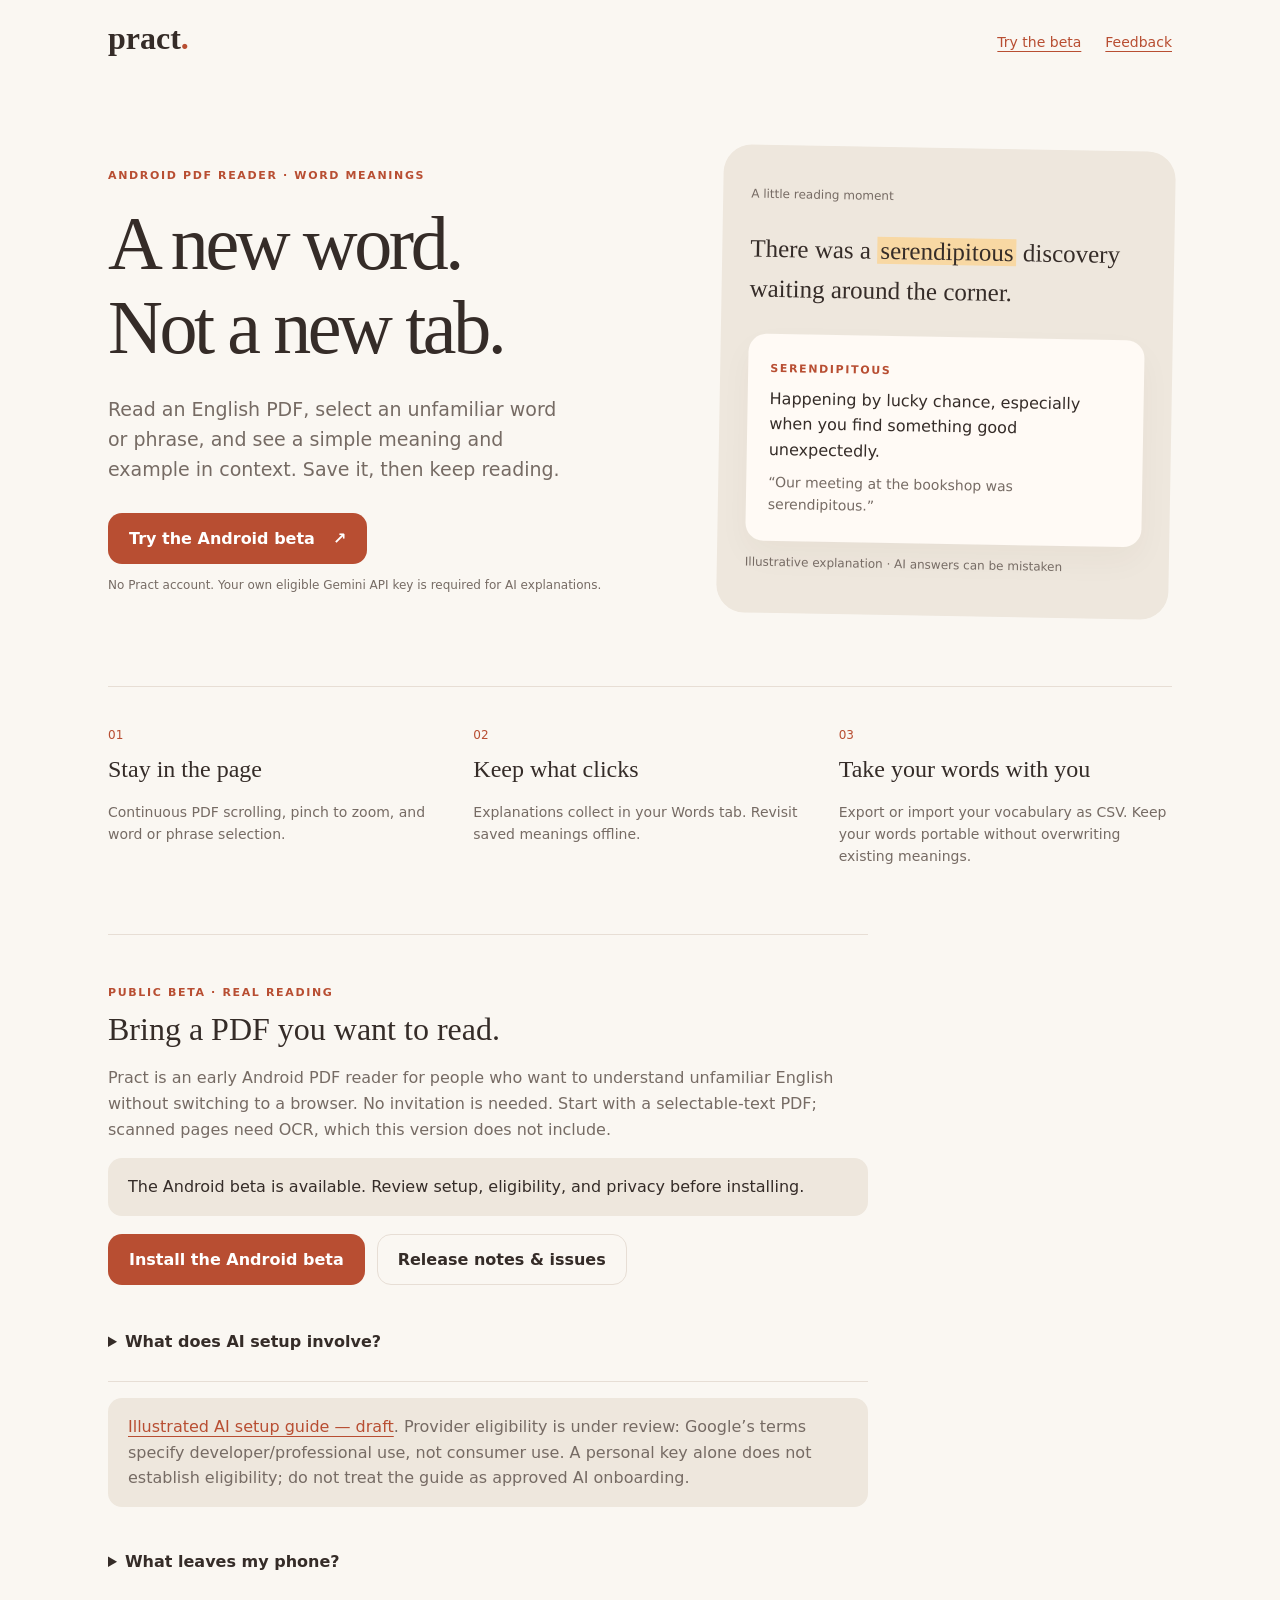
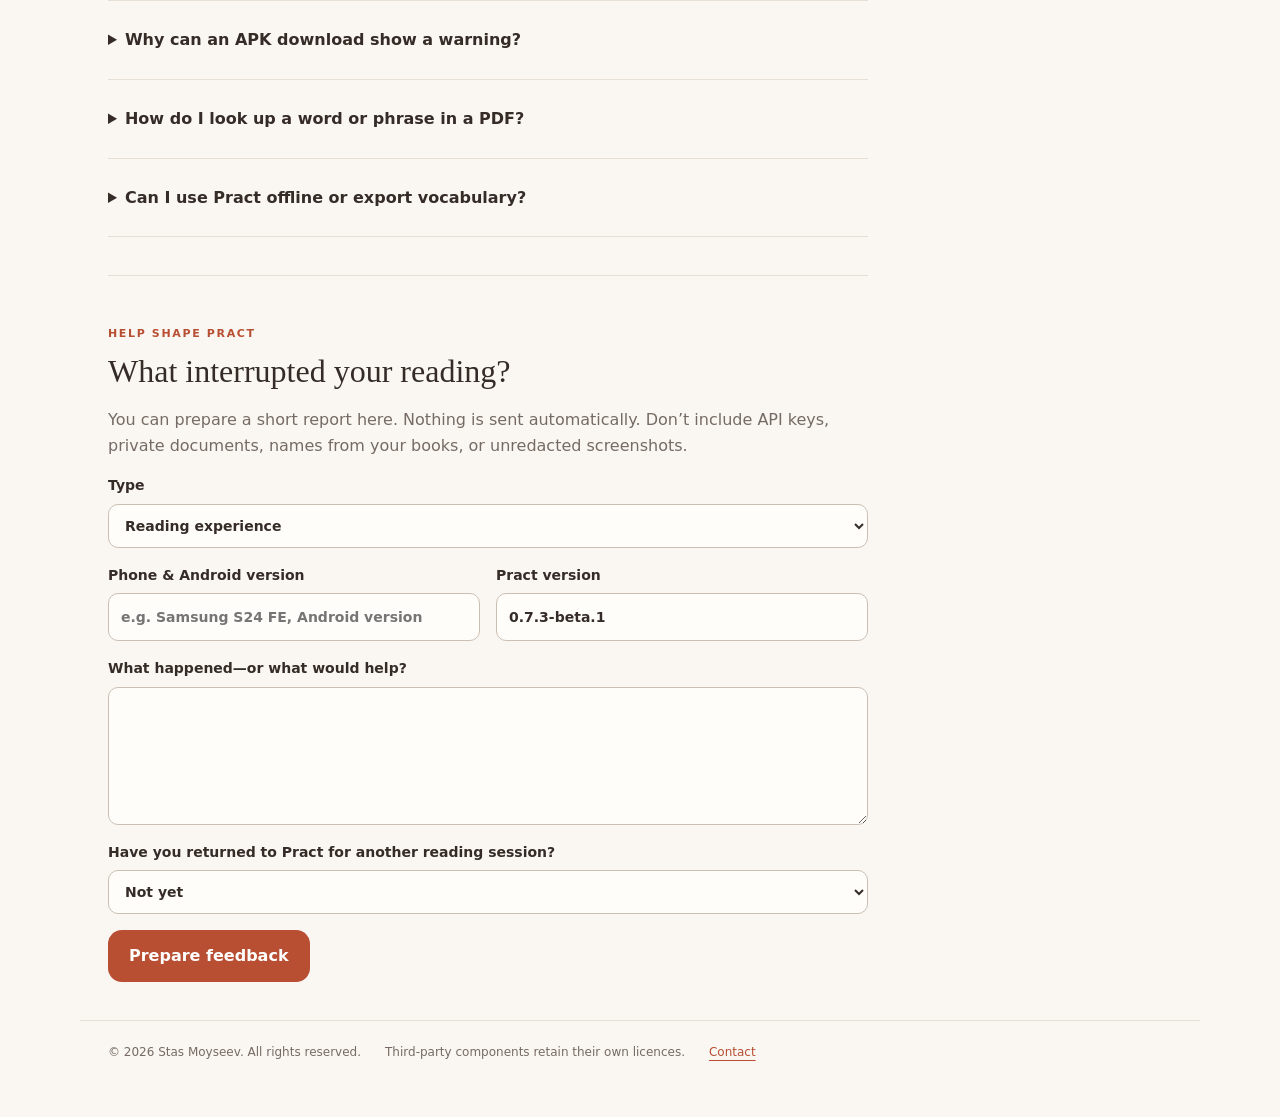
==== commit 8a28de8b: "Link setup guide with visible provider eligibility review notice" ====
--- a/index.html
+++ b/index.html
@@ -29,6 +29,7 @@
     <section class="features" aria-label="Current features"><article><span>01</span><h2>Stay in the page</h2><p>Continuous PDF scrolling, pinch to zoom, and word or phrase selection.</p></article><article><span>02</span><h2>Keep what clicks</h2><p>Explanations collect in your Words tab. Revisit saved meanings offline.</p></article><article><span>03</span><h2>Take your words with you</h2><p>Export or import your vocabulary as CSV. Keep your words portable without overwriting existing meanings.</p></article></section>
     <section id="beta" class="panel"><p class="eyebrow">PUBLIC BETA · REAL READING</p><h2>Bring a PDF you want to read.</h2><p>Pract is an early Android PDF reader for people who want to understand unfamiliar English without switching to a browser. No invitation is needed. Start with a selectable-text PDF; scanned pages need OCR, which this version does not include.</p><div id="launch-status" class="notice" role="status">Read installation instructions and download Pract Beta from <a href="https://github.com/stas1928-pixel/pract-beta/releases/tag/v0.7.3-beta.1">the official GitHub release</a>.</div><div class="actions"><a id="install-link" class="button" hidden>Install the Android beta</a><a id="repo-link" class="secondary" hidden>Release notes &amp; issues</a></div>
       <details><summary>What does AI setup involve?</summary><p>The first beta uses your own Gemini API key, entered once in the app. Pract encrypts it on your device. Do not send your key to us or post it in feedback.</p><ol><li>Visit <a href="https://aistudio.google.com/" target="_blank" rel="noopener noreferrer">Google AI Studio</a> and review its terms and availability for your region.</li><li>Use a free-tier project with billing disabled if you want no paid API usage. Verify this in your own Google account; Pract cannot enforce it.</li><li>Create a key and paste only the key into Pract’s AI settings.</li><li>Select a word or short phrase in a PDF to request a meaning and example.</li></ol><p>Google’s current terms restrict access by under-18s and require paid services for applications serving users in the EEA, Switzerland, or UK. This initial free-key beta is intended for adults in supported regions outside those areas; check your eligibility before installing. Limits and terms can change. <a href="https://ai.google.dev/gemini-api/terms" target="_blank" rel="noopener noreferrer">Read provider terms</a>.</p></details>
+      <p class="notice"><a href="ai-setup-guide.html">Illustrated AI setup guide — draft</a>. Provider eligibility is under review: Google’s terms specify developer/professional use, not consumer use. A personal key alone does not establish eligibility; do not treat the guide as approved AI onboarding.</p>
       <details><summary>What leaves my phone?</summary><p>During an AI lookup, the selected word or phrase and up to 500 characters of surrounding text go directly to Google’s Gemini service. Pract does not upload the entire PDF. Free-tier inputs and outputs may be used to improve Google’s products. Don’t use confidential documents for this beta.</p><p>Book references, reading positions, saved words, and reading statistics remain in app storage on your device. Uninstalling or clearing app data can lose them; export your words first. There is no automatic cloud backup in this version.</p><p>This landing page has no analytics, trackers, or submission backend. Hosting providers and linked services may process connection data under their own policies. Feedback is submitted only if you explicitly send it through a configured channel.</p></details>
       <details><summary>Why can an APK download show a warning?</summary><p>An APK installed outside Google Play may trigger browser and Android warnings. That is not proof of safety or malware. Verify the official source, version, and checksum; never disable Play Protect or broadly weaken your phone’s security. This beta uses free GitHub distribution, not Google Play. <a href="INSTALL.txt">Read installation and AI setup instructions</a>.</p></details>
       <details><summary>How do I look up a word or phrase in a PDF?</summary><p>Open a selectable-text PDF in Pract, hold a word, and adjust the selection for a short phrase. Pract requests a contextual English meaning and example, then saves the result in Words. Read the explanation and return to your page without opening a search tab.</p></details>
